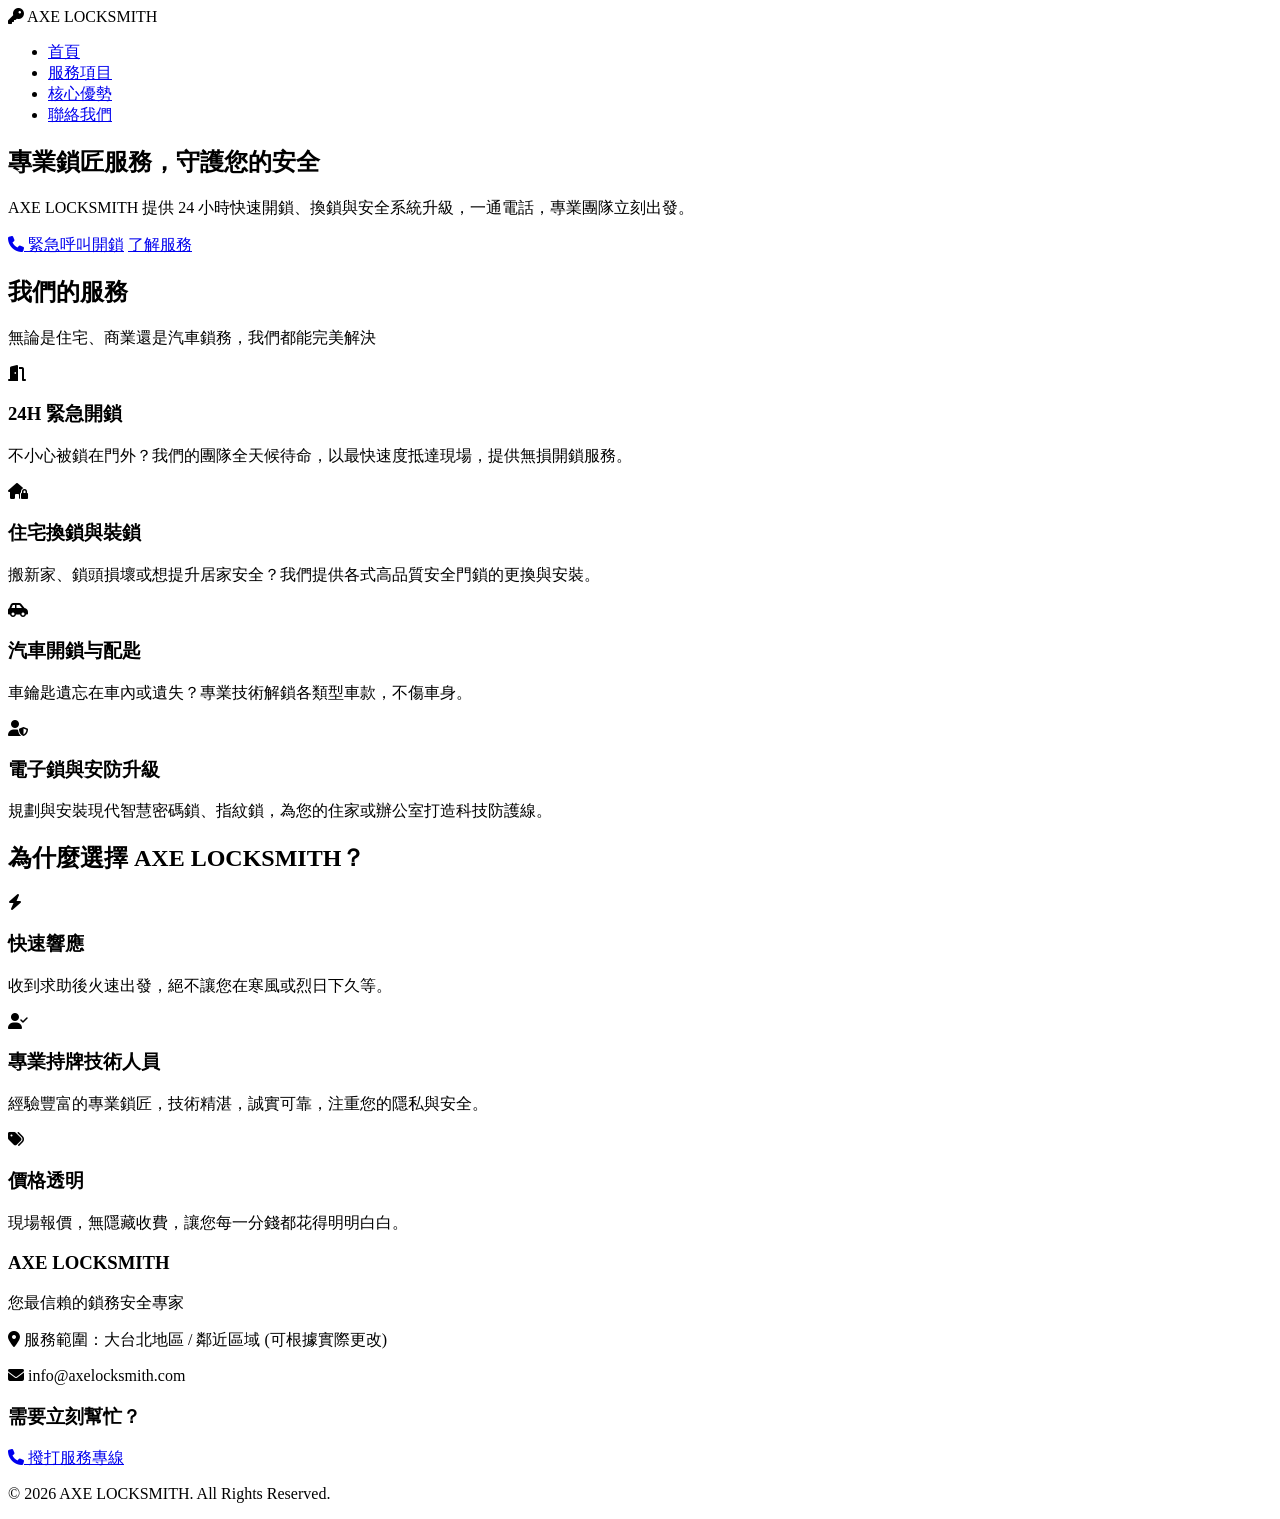
==== index.html @ ac77c67a "Create index.html" ====
<!DOCTYPE html>
<html lang="zh-TW">
<head>
    <meta charset="UTF-8">
    <meta name="viewport" content="width=device-width, initial-scale=1.0">
    <title>AXE LOCKSMITH | 專業鎖匠與緊急開鎖服務</title>
    <link rel="stylesheet" href="style.css">
    <link rel="stylesheet" href="https://cdnjs.cloudflare.com/ajax/libs/font-awesome/6.4.0/css/all.min.css">
</head>
<body>

    <header>
        <div class="navbar">
            <div class="logo">
                <i class="fa-solid fa-key"></i> AXE <span>LOCKSMITH</span>
            </div>
            <nav>
                <ul>
                    <li><a href="#home">首頁</a></li>
                    <li><a href="#services">服務項目</a></li>
                    <li><a href="#features">核心優勢</a></li>
                    <li><a href="#contact" class="btn-nav">聯絡我們</a></li>
                </ul>
            </nav>
        </div>
    </header>

    <section id="home" class="hero">
        <div class="hero-content">
            <h1>專業鎖匠服務，守護您的安全</h1>
            <p>AXE LOCKSMITH 提供 24 小時快速開鎖、換鎖與安全系統升級，一通電話，專業團隊立刻出發。</p>
            <div class="hero-buttons">
                <a href="tel:12345678" class="btn-primary"><i class="fa-solid fa-phone"></i> 緊急呼叫開鎖</a>
                <a href="#services" class="btn-secondary">了解服務</a>
            </div>
        </div>
    </section>

    <section id="services" class="services">
        <div class="container">
            <h2>我們的服務</h2>
            <p class="section-subtitle">無論是住宅、商業還是汽車鎖務，我們都能完美解決</p>
            
            <div class="service-grid">
                <div class="service-card">
                    <i class="fa-solid fa-door-open"></i>
                    <h3>24H 緊急開鎖</h3>
                    <p>不小心被鎖在門外？我們的團隊全天候待命，以最快速度抵達現場，提供無損開鎖服務。</p>
                </div>
                <div class="service-card">
                    <i class="fa-solid fa-house-lock"></i>
                    <h3>住宅換鎖與裝鎖</h3>
                    <p>搬新家、鎖頭損壞或想提升居家安全？我們提供各式高品質安全門鎖的更換與安裝。</p>
                </div>
                <div class="service-card">
                    <i class="fa-solid fa-car-side"></i>
                    <h3>汽車開鎖与配匙</h3>
                    <p>車鑰匙遺忘在車內或遺失？專業技術解鎖各類型車款，不傷車身。</p>
                </div>
                <div class="service-card">
                    <i class="fa-solid fa-user-shield"></i>
                    <h3>電子鎖與安防升級</h3>
                    <p>規劃與安裝現代智慧密碼鎖、指紋鎖，為您的住家或辦公室打造科技防護線。</p>
                </div>
            </div>
        </div>
    </section>

    <section id="features" class="features">
        <div class="container">
            <h2>為什麼選擇 AXE LOCKSMITH？</h2>
            <div class="feature-list">
                <div class="feature-item">
                    <i class="fa-solid fa-bolt"></i>
                    <div>
                        <h3>快速響應</h3>
                        <p>收到求助後火速出發，絕不讓您在寒風或烈日下久等。</p>
                    </div>
                </div>
                <div class="feature-item">
                    <i class="fa-solid fa-user-check"></i>
                    <div>
                        <h3>專業持牌技術人員</h3>
                        <p>經驗豐富的專業鎖匠，技術精湛，誠實可靠，注重您的隱私與安全。</p>
                    </div>
                </div>
                <div class="feature-item">
                    <i class="fa-solid fa-tags"></i>
                    <div>
                        <h3>價格透明</h3>
                        <p>現場報價，無隱藏收費，讓您每一分錢都花得明明白白。</p>
                    </div>
                </div>
            </div>
        </div>
    </section>

    <footer id="contact">
        <div class="container footer-content">
            <div class="footer-info">
                <h3>AXE LOCKSMITH</h3>
                <p>您最信賴的鎖務安全專家</p>
                <p><i class="fa-solid fa-location-dot"></i> 服務範圍：大台北地區 / 鄰近區域 (可根據實際更改)</p>
                <p><i class="fa-solid fa-envelope"></i> info@axelocksmith.com</p>
            </div>
            <div class="footer-cta">
                <h3>需要立刻幫忙？</h3>
                <a href="tel:12345678" class="btn-call-large"><i class="fa-solid fa-phone"></i> 撥打服務專線</a>
            </div>
        </div>
        <div class="footer-bottom">
            <p>&copy; 2026 AXE LOCKSMITH. All Rights Reserved.</p>
        </div>
    </footer>

</body>
</html>
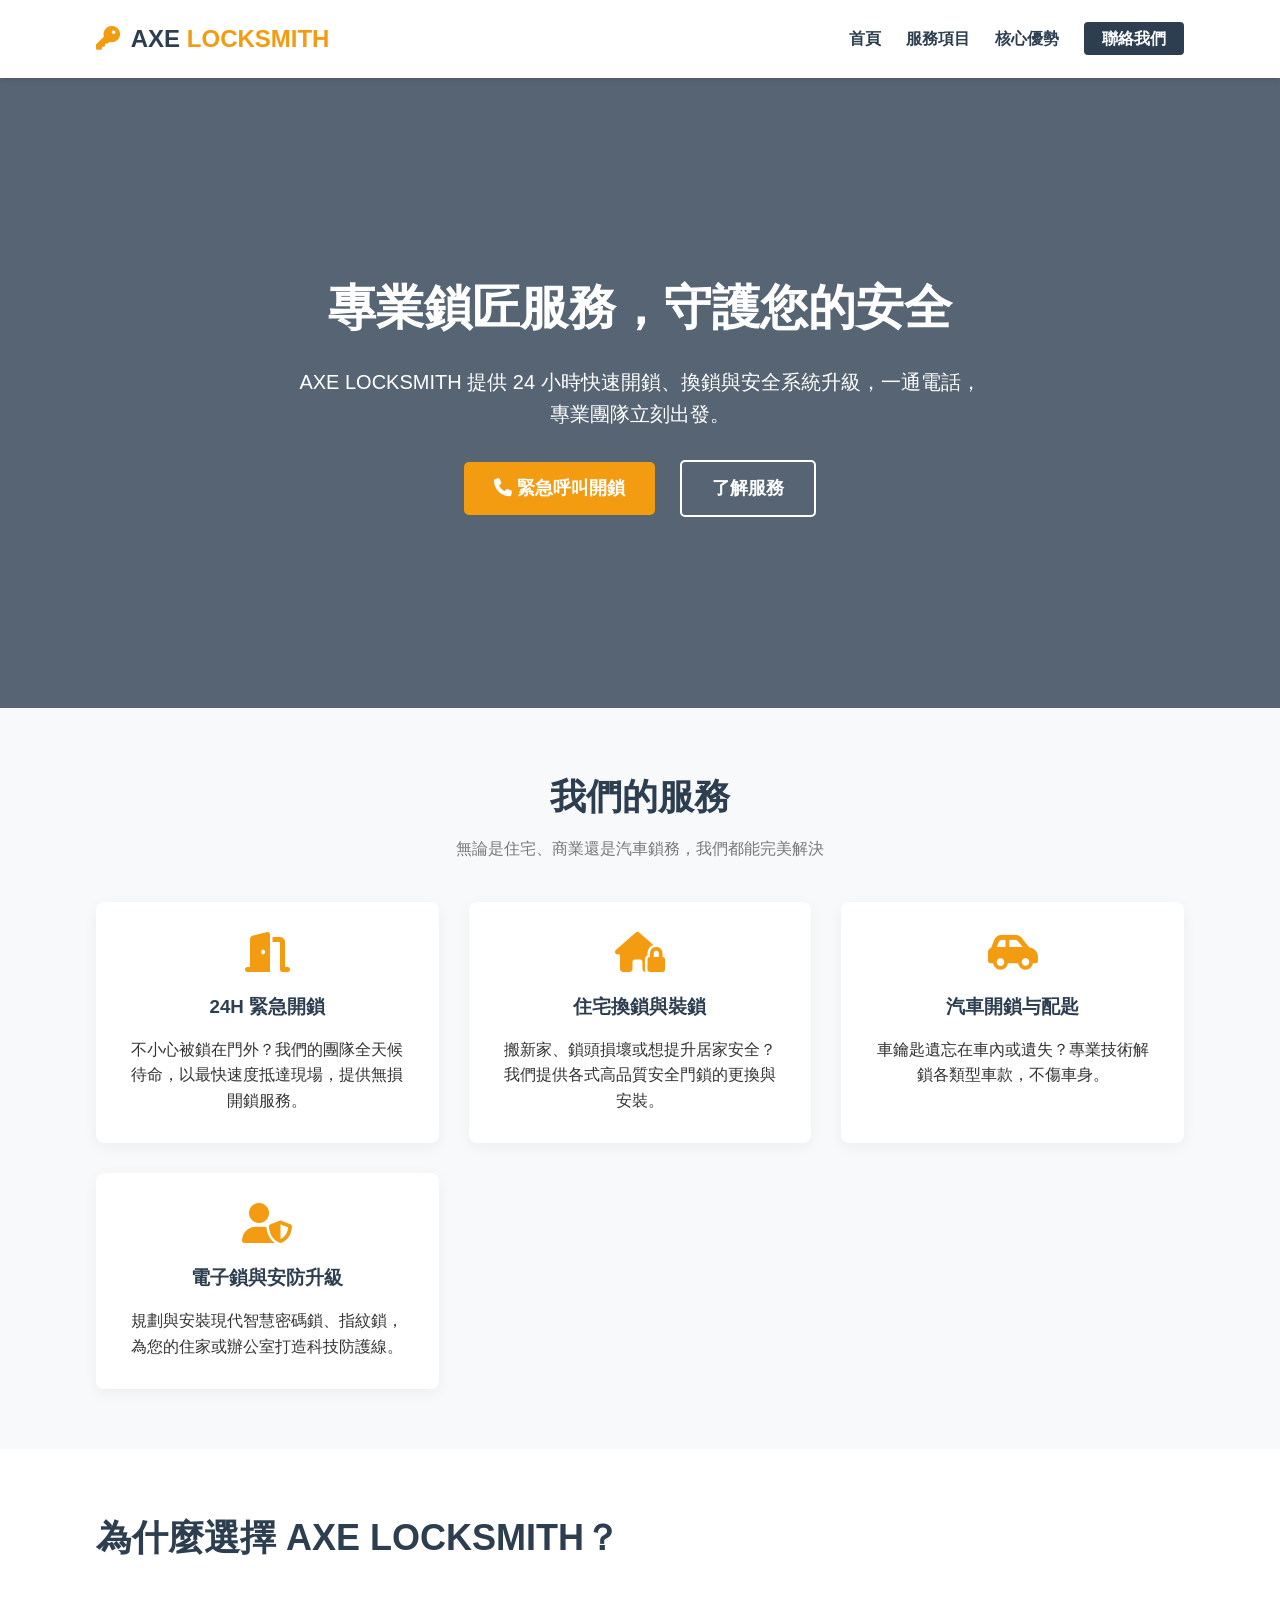
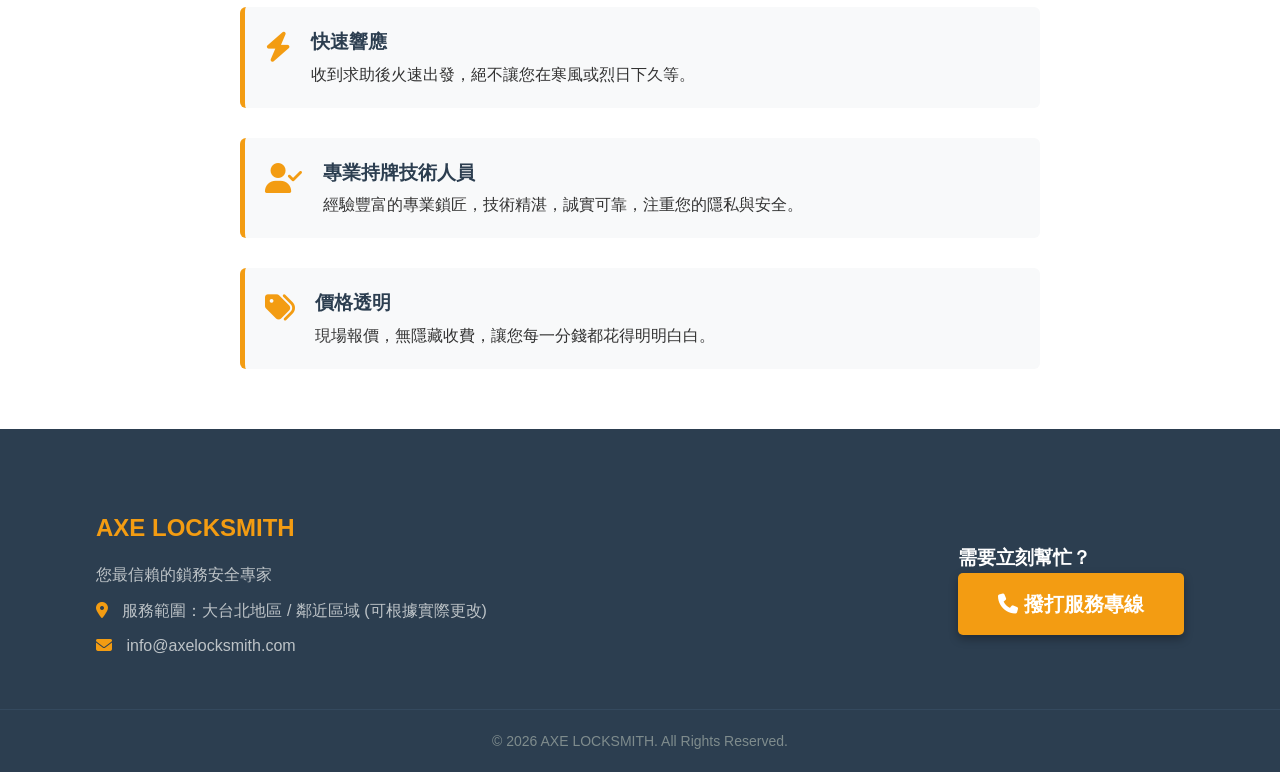
==== commit f1ce6e1f: "Update index.html" ====
--- a/index.html
+++ b/index.html
@@ -4,7 +4,7 @@
     <meta charset="UTF-8">
     <meta name="viewport" content="width=device-width, initial-scale=1.0">
     <title>AXE LOCKSMITH | 專業鎖匠與緊急開鎖服務</title>
-    <link rel="stylesheet" href="style.css">
+    <link rel="stylesheet" href="lock.css">
     <link rel="stylesheet" href="https://cdnjs.cloudflare.com/ajax/libs/font-awesome/6.4.0/css/all.min.css">
 </head>
 <body>
--- a/lock.css
+++ b/lock.css
@@ -0,0 +1,307 @@
+/* 全域樣式設定 */
+* {
+    margin: 0;
+    padding: 0;
+    box-sizing: border-box;
+    font-family: 'Segoe UI', Tahoma, Geneva, Verdana, sans-serif;
+}
+
+:root {
+    --primary-color: #f39c12; /* 溫暖、警示、專業的黃金色調 */
+    --dark-color: #2c3e50;    /* 深藍灰，建立穩重與安全感 */
+    --light-color: #f8f9fa;
+    --text-color: #333;
+}
+
+html {
+    scroll-behavior: smooth;
+}
+
+body {
+    color: var(--text-color);
+    line-height: 1.6;
+}
+
+.container {
+    width: 85%;
+    max-width: 1200px;
+    margin: 0 auto;
+    padding: 60px 0;
+}
+
+/* 導覽列 */
+header {
+    background-color: #fff;
+    box-shadow: 0 2px 5px rgba(0,0,0,0.1);
+    position: sticky;
+    top: 0;
+    z-index: 1000;
+}
+
+.navbar {
+    display: flex;
+    justify-content: space-between;
+    align-items: center;
+    width: 85%;
+    max-width: 1200px;
+    margin: 0 auto;
+    padding: 20px 0;
+}
+
+.logo {
+    font-size: 24px;
+    font-weight: bold;
+    color: var(--dark-color);
+}
+
+.logo i {
+    color: var(--primary-color);
+    margin-right: 5px;
+}
+
+.logo span {
+    color: var(--primary-color);
+}
+
+nav ul {
+    display: flex;
+    list-style: none;
+    align-items: center;
+}
+
+nav ul li {
+    margin-left: 25px;
+}
+
+nav ul li a {
+    text-decoration: none;
+    color: var(--dark-color);
+    font-weight: 600;
+    transition: color 0.3s;
+}
+
+nav ul li a:hover {
+    color: var(--primary-color);
+}
+
+nav ul li a.btn-nav {
+    background-color: var(--dark-color);
+    color: #fff;
+    padding: 8px 18px;
+    border-radius: 4px;
+}
+
+nav ul li a.btn-nav:hover {
+    background-color: var(--primary-color);
+    color: #fff;
+}
+
+/* 主視覺區 (Hero) */
+.hero {
+    background: linear-gradient(rgba(44, 62, 80, 0.8), rgba(44, 62, 80, 0.8)), 
+                url('https://images.unsplash.com/photo-1517646287270-a5a9ca602e5c?auto=format&fit=crop&w=1920&q=80') no-repeat center center/cover;
+    height: 70vh;
+    display: flex;
+    align-items: center;
+    justify-content: center;
+    text-align: center;
+    color: #fff;
+    padding: 0 20px;
+}
+
+.hero-content h1 {
+    font-size: 48px;
+    margin-bottom: 20px;
+}
+
+.hero-content p {
+    font-size: 20px;
+    max-width: 700px;
+    margin: 0 auto 30px auto;
+}
+
+.hero-buttons a {
+    text-decoration: none;
+    padding: 12px 30px;
+    font-size: 18px;
+    font-weight: bold;
+    border-radius: 5px;
+    margin: 0 10px;
+    display: inline-block;
+    transition: transform 0.2s;
+}
+
+.hero-buttons a:hover {
+    transform: translateY(-2px);
+}
+
+.btn-primary {
+    background-color: var(--primary-color);
+    color: #fff;
+}
+
+.btn-secondary {
+    border: 2px solid #fff;
+    color: #fff;
+}
+
+.btn-secondary:hover {
+    background-color: #fff;
+    color: var(--dark-color);
+}
+
+/* 服務項目 */
+.services {
+    background-color: var(--light-color);
+    text-align: center;
+}
+
+.services h2, .features h2 {
+    font-size: 36px;
+    color: var(--dark-color);
+    margin-bottom: 10px;
+}
+
+.section-subtitle {
+    color: #777;
+    margin-bottom: 40px;
+}
+
+.service-grid {
+    display: grid;
+    grid-template-columns: repeat(auto-fit, minmax(250px, 1fr));
+    gap: 30px;
+}
+
+.service-card {
+    background: #fff;
+    padding: 30px;
+    border-radius: 8px;
+    box-shadow: 0 4px 15px rgba(0,0,0,0.05);
+    transition: translateY 0.3s;
+}
+
+.service-card:hover {
+    transform: translateY(-5px);
+}
+
+.service-card i {
+    font-size: 40px;
+    color: var(--primary-color);
+    margin-bottom: 20px;
+}
+
+.service-card h3 {
+    margin-bottom: 15px;
+    color: var(--dark-color);
+}
+
+/* 核心優勢 */
+.features .feature-list {
+    margin-top: 40px;
+    display: flex;
+    flex-direction: column;
+    gap: 30px;
+    max-width: 800px;
+    margin-left: auto;
+    margin-right: auto;
+}
+
+.feature-item {
+    display: flex;
+    align-items: flex-start;
+    background: var(--light-color);
+    padding: 20px;
+    border-radius: 6px;
+    border-left: 5px solid var(--primary-color);
+}
+
+.feature-item i {
+    font-size: 30px;
+    color: var(--primary-color);
+    margin-right: 20px;
+    margin-top: 5px;
+}
+
+.feature-item h3 {
+    color: var(--dark-color);
+    margin-bottom: 5px;
+}
+
+/* 頁尾與聯絡 */
+footer {
+    background-color: var(--dark-color);
+    color: #fff;
+    padding-top: 40px;
+}
+
+.footer-content {
+    display: flex;
+    justify-content: space-between;
+    align-items: center;
+    flex-wrap: wrap;
+    gap: 30px;
+    padding: 40px 0;
+}
+
+.footer-info h3 {
+    font-size: 24px;
+    color: var(--primary-color);
+    margin-bottom: 15px;
+}
+
+.footer-info p {
+    margin-bottom: 10px;
+    color: #bdc3c7;
+}
+
+.footer-info i {
+    margin-right: 10px;
+    color: var(--primary-color);
+}
+
+.btn-call-large {
+    display: inline-block;
+    background-color: var(--primary-color);
+    color: #fff;
+    text-decoration: none;
+    padding: 15px 40px;
+    font-size: 20px;
+    font-weight: bold;
+    border-radius: 5px;
+    box-shadow: 0 4px 10px rgba(0,0,0,0.3);
+    transition: background 0.3s;
+}
+
+.btn-call-large:hover {
+    background-color: #e67e22;
+}
+
+.footer-bottom {
+    text-align: center;
+    padding: 20px 0;
+    border-top: 1px solid #34495e;
+    color: #7f8c8d;
+    font-size: 14px;
+}
+
+/* 行動裝置響應式優化 */
+@media (max-width: 768px) {
+    .navbar {
+        flex-direction: column;
+        gap: 15px;
+    }
+    nav ul li {
+        margin: 0 10px;
+    }
+    .hero-content h1 {
+        font-size: 32px;
+    }
+    .hero-content p {
+        font-size: 16px;
+    }
+    .footer-content {
+        flex-direction: column;
+        text-align: center;
+    }
+}
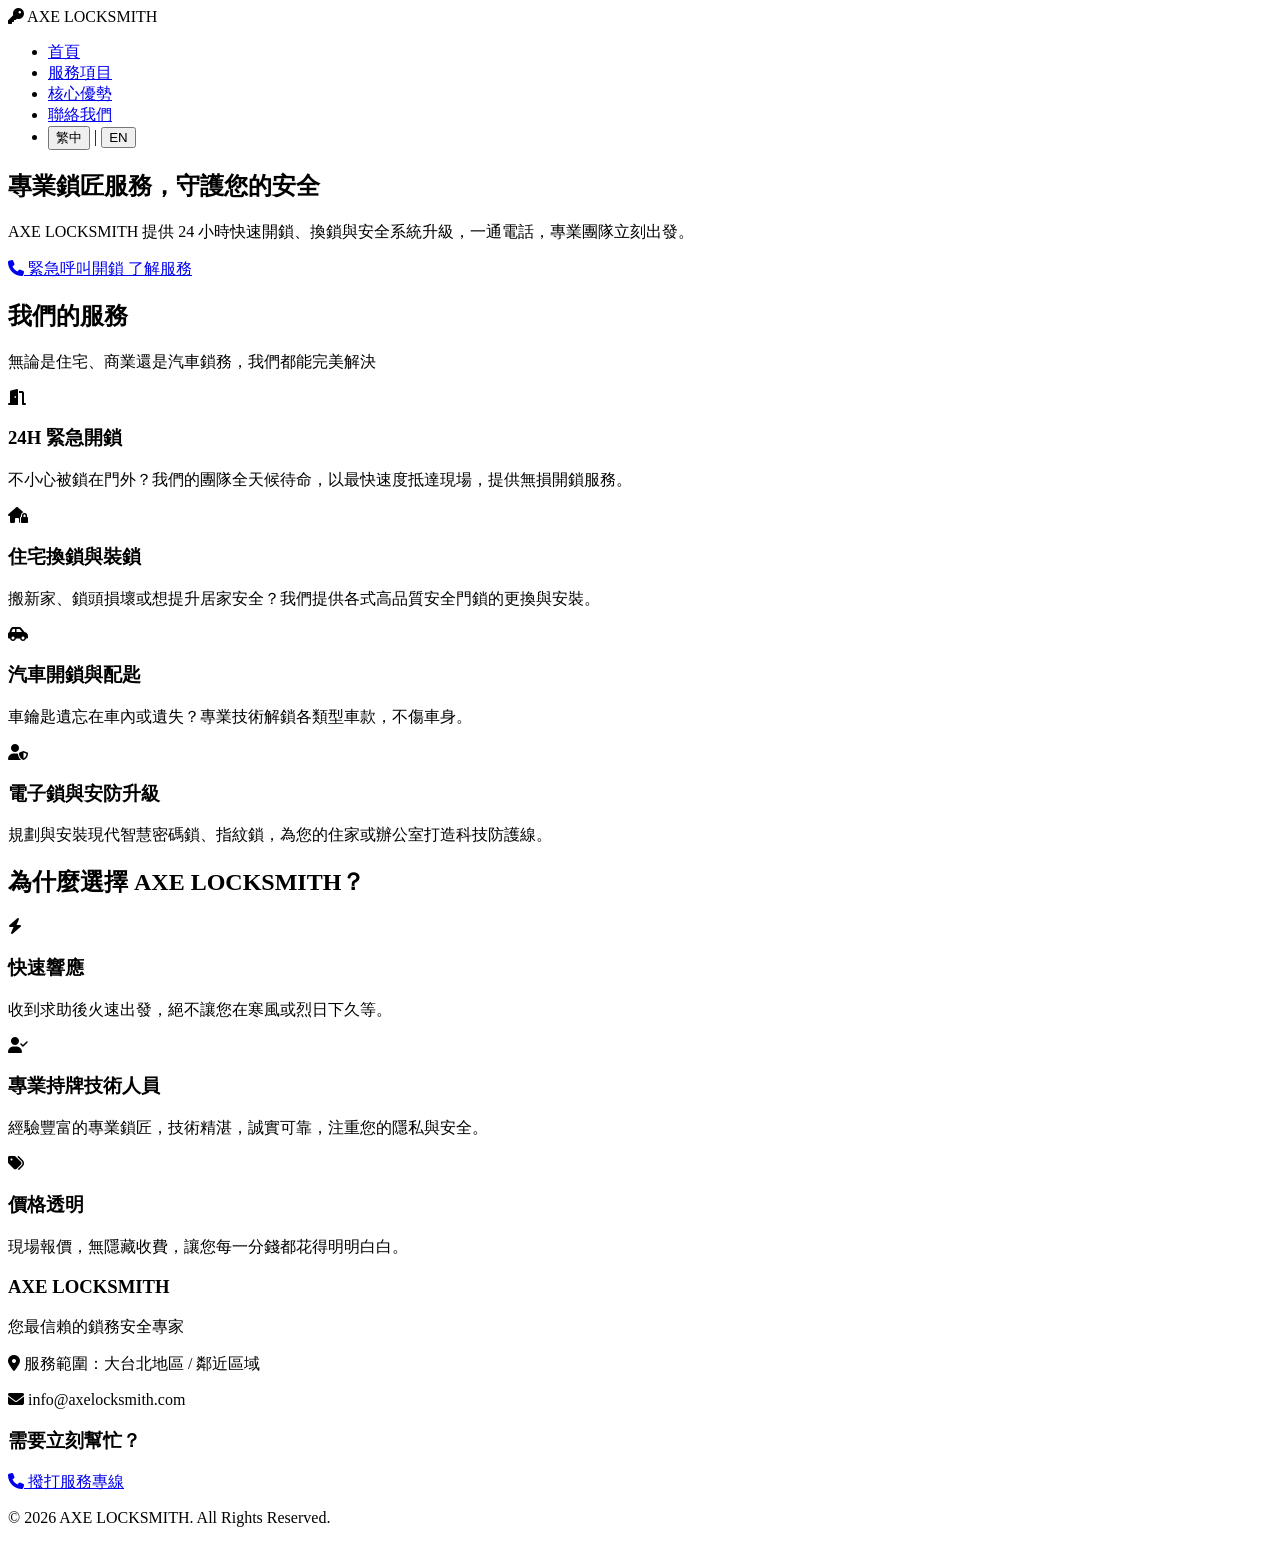
==== commit 24e068e0: "Update index.html" ====
--- a/index.html
+++ b/index.html
@@ -4,7 +4,7 @@
     <meta charset="UTF-8">
     <meta name="viewport" content="width=device-width, initial-scale=1.0">
     <title>AXE LOCKSMITH | 專業鎖匠與緊急開鎖服務</title>
-    <link rel="stylesheet" href="lock.css">
+    <link rel="stylesheet" href="style.css">
     <link rel="stylesheet" href="https://cdnjs.cloudflare.com/ajax/libs/font-awesome/6.4.0/css/all.min.css">
 </head>
 <body>
@@ -16,10 +16,15 @@
             </div>
             <nav>
                 <ul>
-                    <li><a href="#home">首頁</a></li>
-                    <li><a href="#services">服務項目</a></li>
-                    <li><a href="#features">核心優勢</a></li>
-                    <li><a href="#contact" class="btn-nav">聯絡我們</a></li>
+                    <li><a href="#home" data-i18n="nav-home">首頁</a></li>
+                    <li><a href="#services" data-i18n="nav-services">服務項目</a></li>
+                    <li><a href="#features" data-i18n="nav-features">核心優勢</a></li>
+                    <li><a href="#contact" class="btn-nav" data-i18n="nav-contact">聯絡我們</a></li>
+                    <li class="lang-switcher">
+                        <button onclick="switchLang('zh')" id="btn-zh" class="active">繁中</button>
+                        <span>|</span>
+                        <button onclick="switchLang('en')" id="btn-en">EN</button>
+                    </li>
                 </ul>
             </nav>
         </div>
@@ -27,40 +32,42 @@
 
     <section id="home" class="hero">
         <div class="hero-content">
-            <h1>專業鎖匠服務，守護您的安全</h1>
-            <p>AXE LOCKSMITH 提供 24 小時快速開鎖、換鎖與安全系統升級，一通電話，專業團隊立刻出發。</p>
+            <h1 data-i18n="hero-title">專業鎖匠服務，守護您的安全</h1>
+            <p data-i18n="hero-desc">AXE LOCKSMITH 提供 24 小時快速開鎖、換鎖與安全系統升級，一通電話，專業團隊立刻出發。</p>
             <div class="hero-buttons">
-                <a href="tel:12345678" class="btn-primary"><i class="fa-solid fa-phone"></i> 緊急呼叫開鎖</a>
-                <a href="#services" class="btn-secondary">了解服務</a>
+                <a href="tel:12345678" class="btn-primary">
+                    <i class="fa-solid fa-phone"></i> <span data-i18n="hero-btn-call">緊急呼叫開鎖</span>
+                </a>
+                <a href="#services" class="btn-secondary" data-i18n="hero-btn-more">了解服務</a>
             </div>
         </div>
     </section>
 
     <section id="services" class="services">
         <div class="container">
-            <h2>我們的服務</h2>
-            <p class="section-subtitle">無論是住宅、商業還是汽車鎖務，我們都能完美解決</p>
+            <h2 data-i18n="services-title">我們的服務</h2>
+            <p class="section-subtitle" data-i18n="services-subtitle">無論是住宅、商業還是汽車鎖務，我們都能完美解決</p>
             
             <div class="service-grid">
                 <div class="service-card">
                     <i class="fa-solid fa-door-open"></i>
-                    <h3>24H 緊急開鎖</h3>
-                    <p>不小心被鎖在門外？我們的團隊全天候待命，以最快速度抵達現場，提供無損開鎖服務。</p>
+                    <h3 data-i18n="srv-1-title">24H 緊急開鎖</h3>
+                    <p data-i18n="srv-1-desc">不小心被鎖在門外？我們的團隊全天候待命，以最快速度抵達現場，提供無損開鎖服務。</p>
                 </div>
                 <div class="service-card">
                     <i class="fa-solid fa-house-lock"></i>
-                    <h3>住宅換鎖與裝鎖</h3>
-                    <p>搬新家、鎖頭損壞或想提升居家安全？我們提供各式高品質安全門鎖的更換與安裝。</p>
+                    <h3 data-i18n="srv-2-title">住宅換鎖與裝鎖</h3>
+                    <p data-i18n="srv-2-desc">搬新家、鎖頭損壞或想提升居家安全？我們提供各式高品質安全門鎖的更換與安裝。</p>
                 </div>
                 <div class="service-card">
                     <i class="fa-solid fa-car-side"></i>
-                    <h3>汽車開鎖与配匙</h3>
-                    <p>車鑰匙遺忘在車內或遺失？專業技術解鎖各類型車款，不傷車身。</p>
+                    <h3 data-i18n="srv-3-title">汽車開鎖與配匙</h3>
+                    <p data-i18n="srv-3-desc">車鑰匙遺忘在車內或遺失？專業技術解鎖各類型車款，不傷車身。</p>
                 </div>
                 <div class="service-card">
                     <i class="fa-solid fa-user-shield"></i>
-                    <h3>電子鎖與安防升級</h3>
-                    <p>規劃與安裝現代智慧密碼鎖、指紋鎖，為您的住家或辦公室打造科技防護線。</p>
+                    <h3 data-i18n="srv-4-title">電子鎖與安防升級</h3>
+                    <p data-i18n="srv-4-desc">規劃與安裝現代智慧密碼鎖、指紋鎖，為您的住家或辦公室打造科技防護線。</p>
                 </div>
             </div>
         </div>
@@ -68,27 +75,27 @@
 
     <section id="features" class="features">
         <div class="container">
-            <h2>為什麼選擇 AXE LOCKSMITH？</h2>
+            <h2 data-i18n="features-title">為什麼選擇 AXE LOCKSMITH？</h2>
             <div class="feature-list">
                 <div class="feature-item">
                     <i class="fa-solid fa-bolt"></i>
                     <div>
-                        <h3>快速響應</h3>
-                        <p>收到求助後火速出發，絕不讓您在寒風或烈日下久等。</p>
+                        <h3 data-i18n="feat-1-title">快速響應</h3>
+                        <p data-i18n="feat-1-desc">收到求助後火速出發，絕不讓您在寒風或烈日下久等。</p>
                     </div>
                 </div>
                 <div class="feature-item">
                     <i class="fa-solid fa-user-check"></i>
                     <div>
-                        <h3>專業持牌技術人員</h3>
-                        <p>經驗豐富的專業鎖匠，技術精湛，誠實可靠，注重您的隱私與安全。</p>
+                        <h3 data-i18n="feat-2-title">專業持牌技術人員</h3>
+                        <p data-i18n="feat-2-desc">經驗豐富的專業鎖匠，技術精湛，誠實可靠，注重您的隱私與安全。</p>
                     </div>
                 </div>
                 <div class="feature-item">
                     <i class="fa-solid fa-tags"></i>
                     <div>
-                        <h3>價格透明</h3>
-                        <p>現場報價，無隱藏收費，讓您每一分錢都花得明明白白。</p>
+                        <h3 data-i18n="feat-3-title">價格透明</h3>
+                        <p data-i18n="feat-3-desc">現場報價，無隱藏收費，讓您每一分錢都花得明明白白。</p>
                     </div>
                 </div>
             </div>
@@ -99,13 +106,15 @@
         <div class="container footer-content">
             <div class="footer-info">
                 <h3>AXE LOCKSMITH</h3>
-                <p>您最信賴的鎖務安全專家</p>
-                <p><i class="fa-solid fa-location-dot"></i> 服務範圍：大台北地區 / 鄰近區域 (可根據實際更改)</p>
+                <p data-i18n="footer-tagline">您最信賴的鎖務安全專家</p>
+                <p><i class="fa-solid fa-location-dot"></i> <span data-i18n="footer-location">服務範圍：大台北地區 / 鄰近區域</span></p>
                 <p><i class="fa-solid fa-envelope"></i> info@axelocksmith.com</p>
             </div>
             <div class="footer-cta">
-                <h3>需要立刻幫忙？</h3>
-                <a href="tel:12345678" class="btn-call-large"><i class="fa-solid fa-phone"></i> 撥打服務專線</a>
+                <h3 data-i18n="footer-cta-title">需要立刻幫忙？</h3>
+                <a href="tel:12345678" class="btn-call-large">
+                    <i class="fa-solid fa-phone"></i> <span data-i18n="footer-btn-call">撥打服務專線</span>
+                </a>
             </div>
         </div>
         <div class="footer-bottom">
@@ -113,5 +122,6 @@
         </div>
     </footer>
 
+    <script src="lang.js"></script>
 </body>
 </html>
